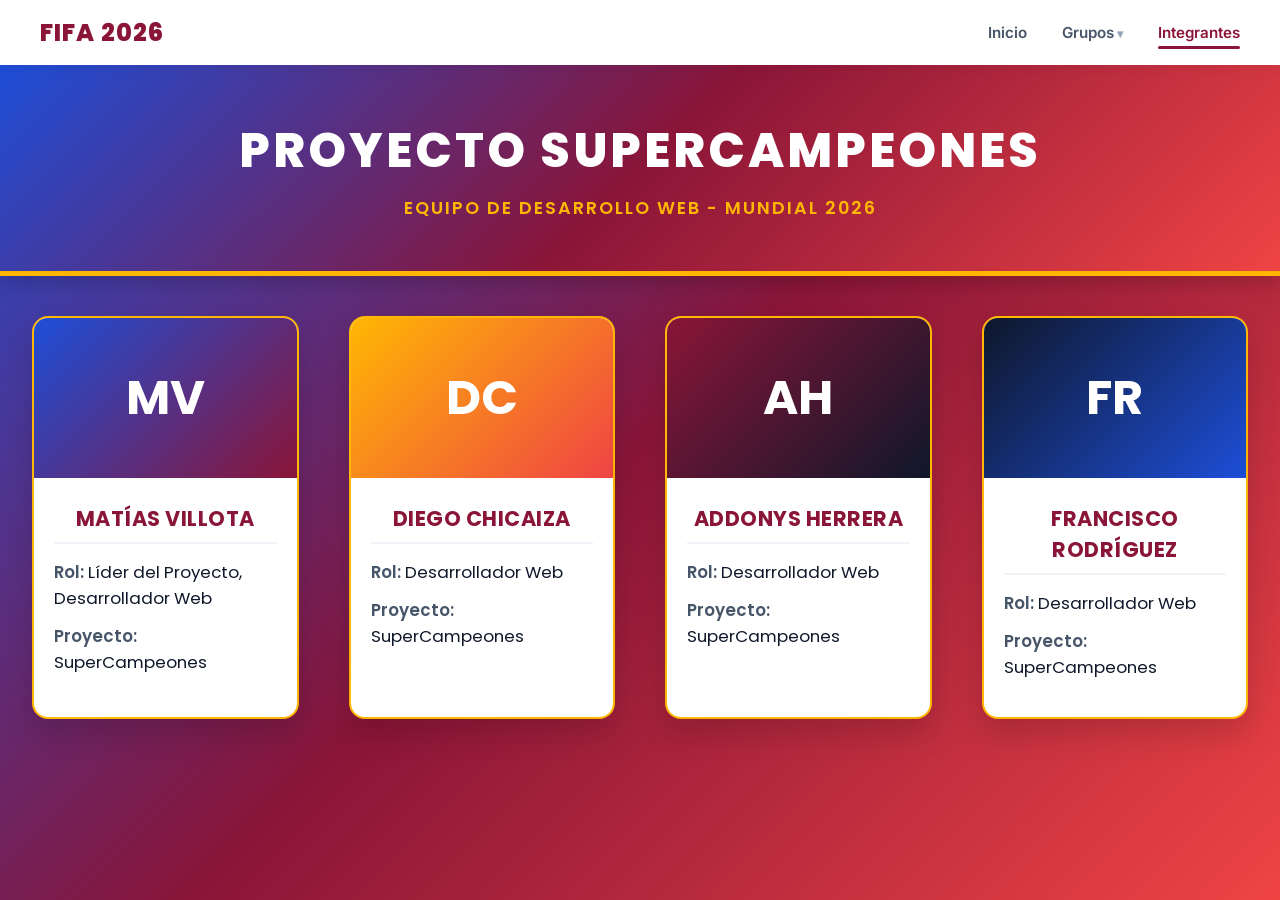
==== integrantes.html @ 2ff930cd "Archivo integrantes.html movidos al repositorio, y ajustes en index.css e index.html para que se pue" ====
<!DOCTYPE html>
<html lang="es">

<head>
    <meta charset="UTF-8">
    <meta name="viewport" content="width=device-width, initial-scale=1.0">
    <title>Mundial 2026 - Integrantes</title>
    <link rel="preconnect" href="https://fonts.googleapis.com">
    <link rel="preconnect" href="https://fonts.gstatic.com" crossorigin>
    <link
        href="https://fonts.googleapis.com/css2?family=Inter:wght@400;500;600&family=Poppins:wght@600;700&display=swap"
        rel="stylesheet">
    <link rel="stylesheet" href="index.css">
</head>

<body>

   <nav class="navbar">
    <a href="index.html" class="navbar-brand">FIFA 2026</a>
        <ul class="navbar-nav">
            <li><a href="index.html" class="navbar-link">Inicio</a></li>
            
            <li class="dropdown">
                <a href="#" class="navbar-link dropdown-toggle">Grupos</a>
                <ul class="dropdown-menu">
                    <li><a href="Grupo_A/paginas/grupoA.html">Grupo A</a></li>
                    <li><a href="Grupo_F/paginas/grupoF.html">Grupo B</a></li>
                    <li><a href="grupoG/paginas/grupoG.html">Grupo C</a></li>
                    <li><a href="Grupo K/paginas/grupoK.html">Grupo K</a></li>
                </ul>
            </li>
            
            <li><a href="integrantes.html" class="navbar-link active">Integrantes</a></li>
        </ul>
    </nav>

    <header class="header-grupo">
        <h1>PROYECTO SUPERCAMPEONES</h1>
        <p class="subtitulo">Equipo de Desarrollo Web - Mundial 2026</p>
    </header>

    <main class="contenedor-principal">
        <section class="seccion-cromos">

            <article class="cromo-pais">
                <div class="cromo-imagen"
                    style="background: linear-gradient(135deg, #1d4ed8, #8a1538); display: flex; align-items: center; justify-content: center;">
                    <h2 style="color: white; font-size: 3rem; font-family: 'Poppins', sans-serif;">MV</h2>
                </div>
                <div class="cromo-contenido">
                    <h3>MATÍAS VILLOTA</h3>
                    <div class="info-estatica">
                        <p><strong>Rol:</strong> Líder del Proyecto, Desarrollador Web</p>
                        <p><strong>Proyecto:</strong> SuperCampeones</p>
                    </div>
                </div>
            </article>

            <article class="cromo-pais">
                <div class="cromo-imagen"
                    style="background: linear-gradient(135deg, #ffb703, #ef4444); display: flex; align-items: center; justify-content: center;">
                    <h2 style="color: white; font-size: 3rem; font-family: 'Poppins', sans-serif;">DC</h2>
                </div>
                <div class="cromo-contenido">
                    <h3>DIEGO CHICAIZA</h3>
                    <div class="info-estatica">
                        <p><strong>Rol:</strong> Desarrollador Web</p>
                        <p><strong>Proyecto:</strong> SuperCampeones</p>
                    </div>
                </div>
            </article>

            <article class="cromo-pais">
                <div class="cromo-imagen"
                    style="background: linear-gradient(135deg, #8a1538, #0f172a); display: flex; align-items: center; justify-content: center;">
                    <h2 style="color: white; font-size: 3rem; font-family: 'Poppins', sans-serif;">AH</h2>
                </div>
                <div class="cromo-contenido">
                    <h3>ADDONYS HERRERA</h3>
                    <div class="info-estatica">
                        <p><strong>Rol:</strong> Desarrollador Web</p>
                        <p><strong>Proyecto:</strong> SuperCampeones</p>
                    </div>
                </div>
            </article>

            <article class="cromo-pais">
                <div class="cromo-imagen"
                    style="background: linear-gradient(135deg, #0f172a, #1d4ed8); display: flex; align-items: center; justify-content: center;">
                    <h2 style="color: white; font-size: 3rem; font-family: 'Poppins', sans-serif;">FR</h2>
                </div>
                <div class="cromo-contenido">
                    <h3>FRANCISCO RODRÍGUEZ</h3>
                    <div class="info-estatica">
                        <p><strong>Rol:</strong> Desarrollador Web</p>
                        <p><strong>Proyecto:</strong> SuperCampeones</p>
                    </div>
                </div>
            </article>

        </section>
    </main>

</body>

</html>
---- index.css ----
* {
    margin: 0;
    padding: 0;
    box-sizing: border-box;
}

body {
    font-family: 'Poppins', sans-serif;
    min-height: 100vh;
    background: linear-gradient(135deg,
            #1d4ed8 0%,
            #8a1538 50%,
            #ef4444 100%);
}

header {
    text-align: center;
    color: white;
    padding: 60px 20px 40px;
}

header h1 {
    font-size: 4rem;
    font-weight: 800;
    letter-spacing: 3px;
    margin-bottom: 10px;
}

header p {
    font-size: 1.2rem;
    color: #ffb703;
    text-transform: uppercase;
    letter-spacing: 2px;
}

.contenedor {
    width: 95%;              
    max-width: 1440px;       
    margin: auto;
    padding-bottom: 50px;
}

.grupos {
    display: grid;
    grid-template-columns: repeat(4, 1fr);
    gap: 30px;            /* Volvemos a un gap óptimo para evitar que colapsen en pantallas medianas */
    width: 100%;
    box-sizing: border-box;
}

/* Si la pantalla es muy pequeña para los 4 en línea, se adaptará elegantemente */
@media (max-width: 1024px) {
    .grupos {
        grid-template-columns: repeat(2, 1fr); /* 2x2 en pantallas medianas */
        gap: 30px;
    }
}

.tarjeta {
    background: white;
    border-radius: 20px;
    padding: 35px;
    text-decoration: none;
    color: #0f172a;
    text-align: center;
    transition: 0.3s;
    border: 3px solid transparent;
    box-shadow: 0 15px 30px rgba(0, 0, 0, .15);
}

.tarjeta:hover {
    transform: translateY(-10px);
    border-color: #ffb703;
}

.tarjeta h2 {
    font-size: 2.2rem;   
    margin-bottom: 15px;
}

.tarjeta .equipos {
    margin: 20px 0;
    color: #475569;
    line-height: 2;       
    font-size: 1.15rem;   
}

.boton {
    display: inline-block;
    margin-top: 15px;
    padding: 12px 25px;
    background: #1d4ed8;
    color: white;
    border-radius: 30px;
    font-weight: 600;
}

footer {
    text-align: center;
    color: white;
    padding: 35px 25px;
    font-size: 1.1rem;     
}

@media(max-width:768px) {

    header h1 {
        font-size: 2.5rem;
    }

    .grupos {
        grid-template-columns: 1fr;
    }

}

.navbar {
    display: flex;
    justify-content: space-between;
    align-items: center;
    padding: 15px 40px;
    background-color: #ffffff;
    box-shadow: 0 4px 15px rgba(15, 23, 42, 0.05);
    position: sticky;
    top: 0;
    z-index: 100;
}

.navbar-brand {
    font-family: 'Poppins', sans-serif;
    font-size: 1.5rem;
    font-weight: 800;
    color: #8a1538;
    text-decoration: none;
    letter-spacing: 1px;
}

.navbar-nav {
    display: flex;
    align-items: center;
    list-style: none;
    gap: 35px;
    margin: 0;
    padding: 0;
}

.navbar-link {
    font-family: 'Inter', sans-serif;
    font-size: 0.95rem;
    font-weight: 600;
    color: #475569;
    text-decoration: none;
    transition: color 0.2s ease;
    position: relative;
    padding: 5px 0;
}

.navbar-link:hover,
.navbar-link.active {
    color: #8a1538;
}

.navbar-link.active::after {
    content: '';
    position: absolute;
    bottom: -2px;
    left: 0;
    width: 100%;
    height: 3px;
    background-color: #8a1538;
    border-radius: 2px;
}

/* ==========================================================================
   ESTILOS ADAPTADOS PARA LA PÁGINA DE INTEGRANTES (RAÍZ)
   ========================================================================== */

.header-grupo {
    background: linear-gradient(135deg, #1d4ed8 0%, #8a1538 50%, #ef4444 100%);
    color: white;
    text-align: center;
    padding: 50px 20px;
    margin-bottom: 40px;
    box-shadow: 0 6px 20px rgba(0, 0, 0, 0.2);
    border-bottom: 5px solid #ffb703;
}

.header-grupo h1 {
    font-family: 'Poppins', sans-serif;
    font-size: 3rem;
    font-weight: 800;
    letter-spacing: 3px;
    margin-bottom: 8px;
}

.header-grupo .subtitulo {
    font-size: 1.1rem;
    color: #ffb703;
    font-weight: 600;
    text-transform: uppercase;
    letter-spacing: 2px;
}

.contenedor-principal {
    width: 95%;
    max-width: 1440px; /* Misma amplitud que el inicio para que se vea gigante */
    margin: 0 auto;
    padding-bottom: 50px;
}

.seccion-cromos {
    display: grid;
    grid-template-columns: repeat(4, 1fr); /* Fuerza a los 4 integrantes en una sola fila horizontal */
    gap: 50px;                             /* Separación idéntica y elegante a la del index */
    width: 100%;
}

.cromo-pais {
    background-color: white;
    border: 2px solid #ffb703;
    border-radius: 16px;
    overflow: hidden;
    box-shadow: 0 15px 30px rgba(0, 0, 0, .15);
    transition: transform 0.3s ease, box-shadow 0.3s ease;
}

.cromo-pais:hover {
    transform: translateY(-8px);
    box-shadow: 0 20px 40px rgba(138, 21, 56, 0.2);
}

.cromo-imagen {
    position: relative;
    width: 100%;
    height: 160px;
}

.cromo-contenido {
    padding: 25px 20px;
    text-align: center;
}

.cromo-contenido h3 {
    font-family: 'Poppins', sans-serif;
    font-size: 1.3rem;
    color: #8a1538;
    margin-bottom: 15px;
    letter-spacing: 0.5px;
    border-bottom: 2px solid #f0f4f8;
    padding-bottom: 8px;
}

.info-estatica {
    text-align: left;
    font-size: 1.05rem; /* Tamaño de letra cómodo e intermedio */
}

.info-estatica p {
    margin-bottom: 12px;
    color: #0f172a;
}

.info-estatica strong {
    color: #475569;
    font-weight: 600;
}

/* ==========================================================================
   ESTILOS INTERACTIVOS PARA EL MENÚ DESPLEGABLE (DROPDOWN)
   ========================================================================== */

.dropdown {
    position: relative;
}

/* Flecha estética al lado de 'Grupos' */
.dropdown-toggle::after {
    content: ' ▾';
    font-size: 0.75rem;
    vertical-align: middle;
    color: #94a3b8;
    transition: color 0.2s;
}

.dropdown:hover .dropdown-toggle::after {
    color: #8a1538;
}

/* Caja flotante de los grupos */
.dropdown-menu {
    position: absolute;
    top: 100%;
    left: 50%;
    transform: translateX(-50%) translateY(15px);
    background-color: #ffffff;
    min-width: 160px;
    box-shadow: 0 10px 30px rgba(15, 23, 42, 0.15);
    border-radius: 12px;
    list-style: none;
    padding: 8px 0;
    margin: 0;
    opacity: 0;
    visibility: hidden;
    transition: transform 0.3s cubic-bezier(0.4, 0, 0.2, 1), opacity 0.3s ease, visibility 0.3s;
    border: 1px solid #e2e8f0;
    z-index: 200;
}

.dropdown-menu li a {
    display: block;
    padding: 10px 20px;
    color: #475569;
    text-decoration: none;
    font-family: 'Inter', sans-serif;
    font-size: 0.95rem;
    font-weight: 600;
    text-align: center;
    transition: background-color 0.2s ease, color 0.2s ease;
}

.dropdown-menu li a:hover {
    background-color: #f8fafc;
    color: #8a1538;
}

/* Muestra el menú al pasar el mouse */
.dropdown:hover .dropdown-menu {
    opacity: 1;
    visibility: visible;
    transform: translateX(-50%) translateY(5px);
}
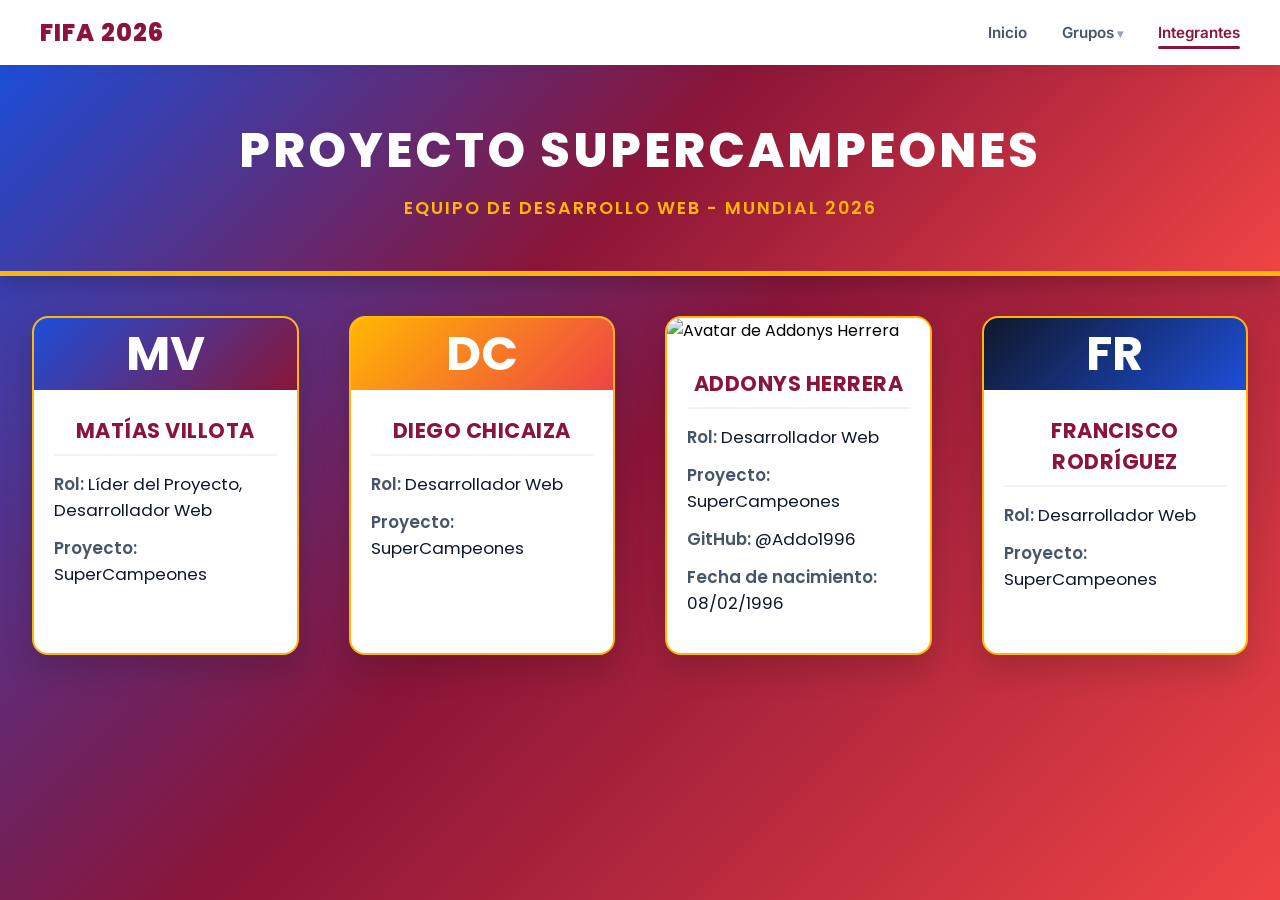
==== commit 6d63e7de: "AH agregar informacion e imagen en integrantes.html" ====
--- a/integrantes.html
+++ b/integrantes.html
@@ -15,11 +15,11 @@
 
 <body>
 
-   <nav class="navbar">
-    <a href="index.html" class="navbar-brand">FIFA 2026</a>
+    <nav class="navbar">
+        <a href="index.html" class="navbar-brand">FIFA 2026</a>
         <ul class="navbar-nav">
             <li><a href="index.html" class="navbar-link">Inicio</a></li>
-            
+
             <li class="dropdown">
                 <a href="#" class="navbar-link dropdown-toggle">Grupos</a>
                 <ul class="dropdown-menu">
@@ -29,7 +29,7 @@
                     <li><a href="Grupo K/paginas/grupoK.html">Grupo K</a></li>
                 </ul>
             </li>
-            
+
             <li><a href="integrantes.html" class="navbar-link active">Integrantes</a></li>
         </ul>
     </nav>
@@ -71,17 +71,29 @@
             </article>
 
             <article class="cromo-pais">
-                <div class="cromo-imagen"
-                    style="background: linear-gradient(135deg, #8a1538, #0f172a); display: flex; align-items: center; justify-content: center;">
-                    <h2 style="color: white; font-size: 3rem; font-family: 'Poppins', sans-serif;">AH</h2>
+
+                <div class="cromo-imagen">
+                    <img src="Grupo_F/img/addo.gif" alt="Avatar de Addonys Herrera" class="foto-integrante">
                 </div>
+
                 <div class="cromo-contenido">
+
                     <h3>ADDONYS HERRERA</h3>
+
                     <div class="info-estatica">
+
                         <p><strong>Rol:</strong> Desarrollador Web</p>
+
                         <p><strong>Proyecto:</strong> SuperCampeones</p>
+
+                        <p><strong>GitHub:</strong> @Addo1996</p>
+
+                        <p><strong>Fecha de nacimiento:</strong> 08/02/1996</p>
+
                     </div>
+
                 </div>
+
             </article>
 
             <article class="cromo-pais">
--- a/index.css
+++ b/index.css
@@ -228,11 +228,13 @@
     transform: translateY(-8px);
     box-shadow: 0 20px 40px rgba(138, 21, 56, 0.2);
 }
-
-.cromo-imagen {
-    position: relative;
+/* foto INTEGRANTE */
+.foto-integrante{
     width: 100%;
-    height: 160px;
+    height: 100%;
+    object-fit: contain;
+    display: block;
+    background-color: #fff;
 }
 
 .cromo-contenido {
@@ -328,4 +330,4 @@
     opacity: 1;
     visibility: visible;
     transform: translateX(-50%) translateY(5px);
-}+}
